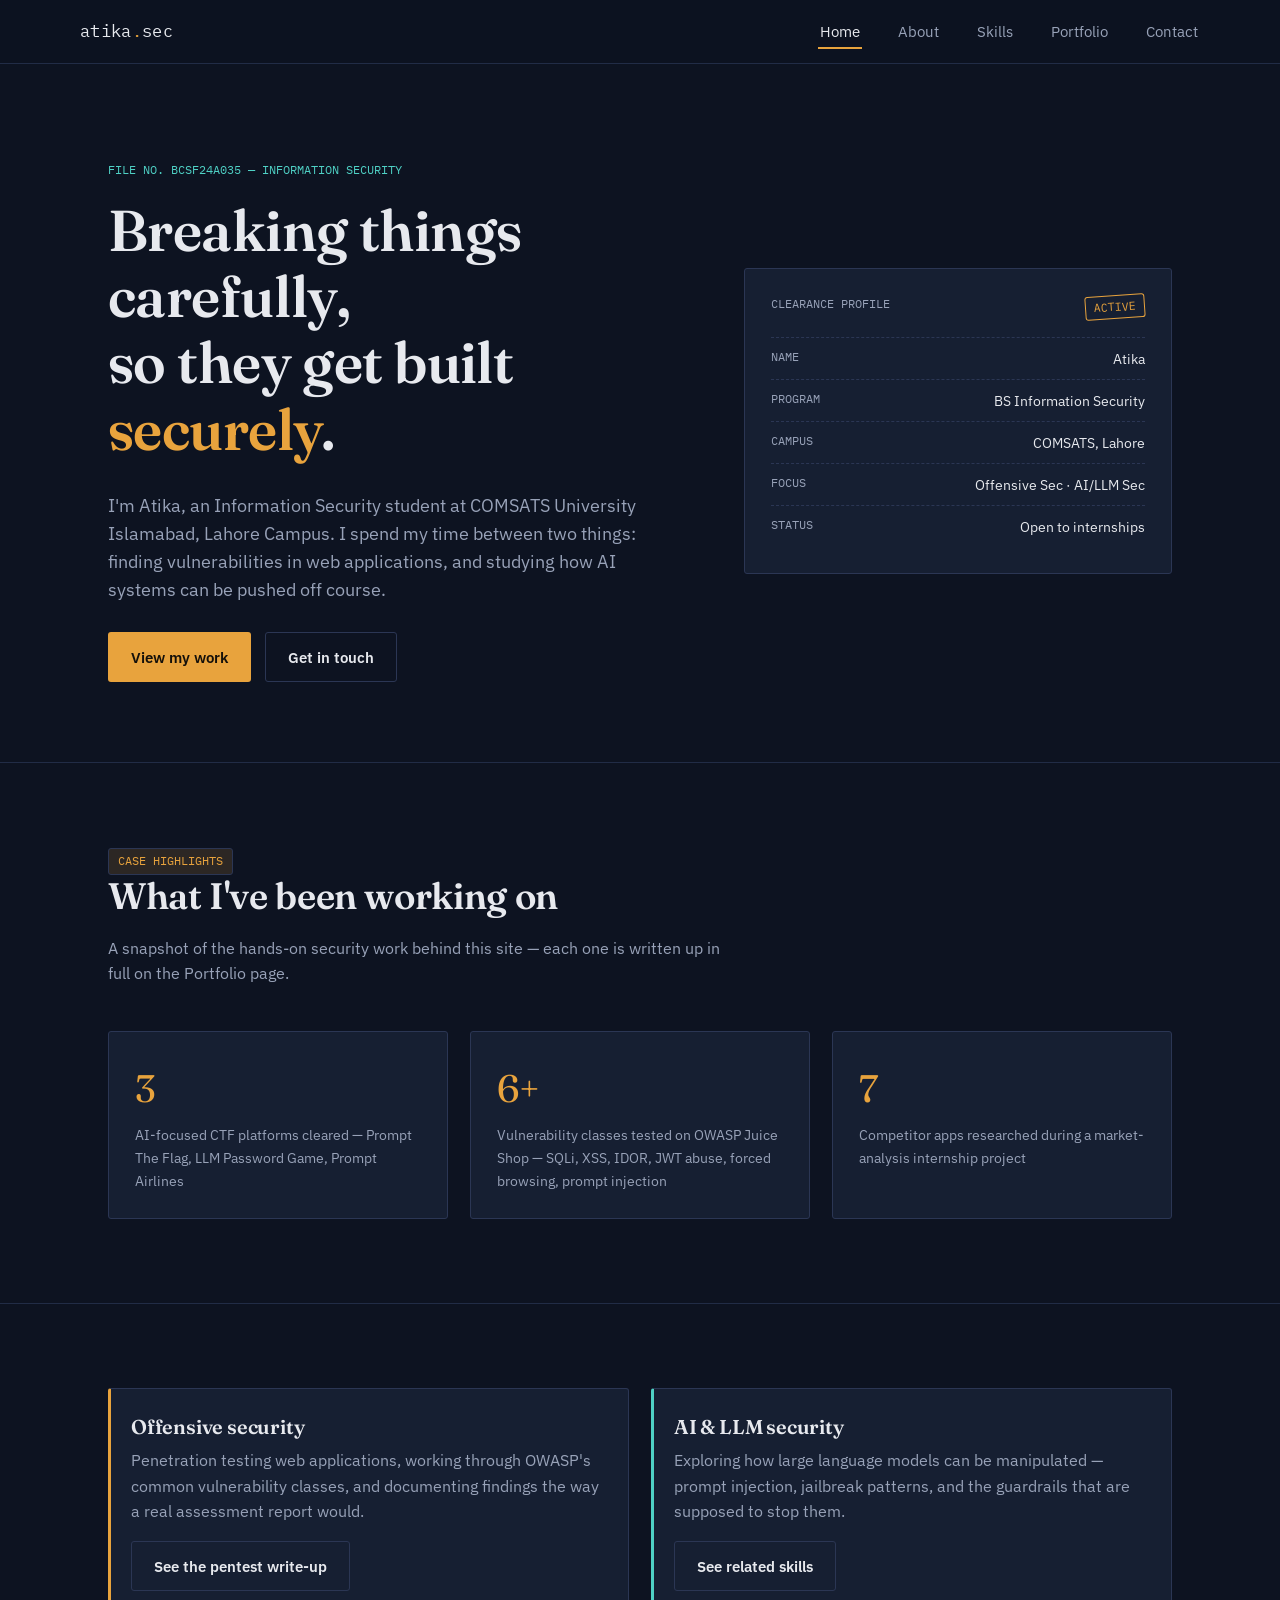
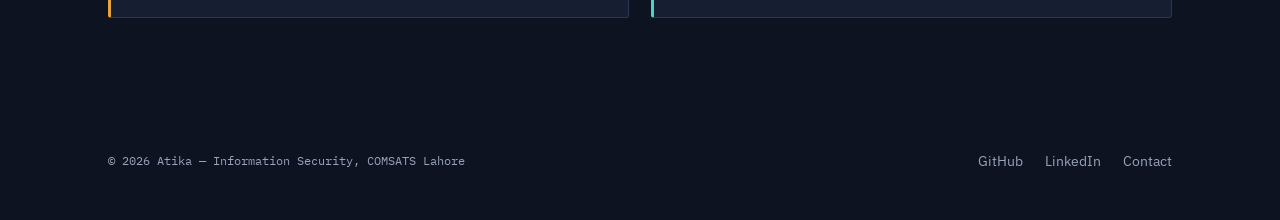
==== index.html @ d725d0b7 "Initial commit: project structure and home page" ====
<!DOCTYPE html>
<html lang="en">
<head>
<meta charset="UTF-8">
<meta name="viewport" content="width=device-width, initial-scale=1.0">
<title>Atika — Information Security Student</title>
<meta name="description" content="Portfolio of Atika, an Information Security student focused on offensive security and AI/LLM security research.">
<link rel="preconnect" href="https://fonts.googleapis.com">
<link href="https://fonts.googleapis.com/css2?family=Fraunces:opsz,wght@9..144,300;9..144,600&family=IBM+Plex+Mono:wght@400;500&family=IBM+Plex+Sans:wght@400;500;600&display=swap" rel="stylesheet">
<link rel="stylesheet" href="css/style.css">
</head>
<body>

<header class="site-header">
  <nav class="nav container">
    <a href="index.html" class="brand">atika<span class="dot">.</span>sec</a>
    <button class="nav-toggle" aria-label="Toggle navigation" aria-expanded="false">
      <span></span><span></span><span></span>
    </button>
    <ul class="nav-links">
      <li><a href="index.html">Home</a></li>
      <li><a href="about.html">About</a></li>
      <li><a href="skills.html">Skills</a></li>
      <li><a href="portfolio.html">Portfolio</a></li>
      <li><a href="contact.html">Contact</a></li>
    </ul>
  </nav>
</header>

<main>

  <section class="hero">
    <div class="container hero-grid">
      <div>
        <div class="hero-eyebrow">FILE NO. BCSF24A035 — INFORMATION SECURITY</div>
        <h1>Breaking things carefully,<br>so they get built <em>securely</em>.</h1>
        <p class="lead">I'm Atika, an Information Security student at COMSATS University Islamabad, Lahore Campus. I spend my time between two things: finding vulnerabilities in web applications, and studying how AI systems can be pushed off course.</p>
        <div class="hero-actions">
          <a href="portfolio.html" class="btn btn-primary">View my work</a>
          <a href="contact.html" class="btn btn-outline">Get in touch</a>
        </div>
      </div>

      <div class="badge">
        <div class="badge-row">
          <span>CLEARANCE PROFILE</span>
          <span class="stamp">ACTIVE</span>
        </div>
        <div class="badge-field"><span>NAME</span><span>Atika</span></div>
        <div class="badge-field"><span>PROGRAM</span><span>BS Information Security</span></div>
        <div class="badge-field"><span>CAMPUS</span><span>COMSATS, Lahore</span></div>
        <div class="badge-field"><span>FOCUS</span><span>Offensive Sec · AI/LLM Sec</span></div>
        <div class="badge-field"><span>STATUS</span><span>Open to internships</span></div>
      </div>
    </div>
  </section>

  <section>
    <div class="container">
      <div class="section-head">
        <div class="ref-tag">CASE HIGHLIGHTS</div>
        <h2>What I've been working on</h2>
        <p>A snapshot of the hands-on security work behind this site — each one is written up in full on the Portfolio page.</p>
      </div>

      <div class="grid-3">
        <div class="panel">
          <div class="stat-num">3</div>
          <div class="stat-label">AI-focused CTF platforms cleared — Prompt The Flag, LLM Password Game, Prompt Airlines</div>
        </div>
        <div class="panel">
          <div class="stat-num">6+</div>
          <div class="stat-label">Vulnerability classes tested on OWASP Juice Shop — SQLi, XSS, IDOR, JWT abuse, forced browsing, prompt injection</div>
        </div>
        <div class="panel">
          <div class="stat-num">7</div>
          <div class="stat-label">Competitor apps researched during a market-analysis internship project</div>
        </div>
      </div>
    </div>
  </section>

  <section>
    <div class="container">
      <div class="grid-2">
        <div class="panel interest-card">
          <h3>Offensive security</h3>
          <p>Penetration testing web applications, working through OWASP's common vulnerability classes, and documenting findings the way a real assessment report would.</p>
          <a href="portfolio.html" class="btn btn-outline">See the pentest write-up</a>
        </div>
        <div class="panel interest-card alt">
          <h3>AI &amp; LLM security</h3>
          <p>Exploring how large language models can be manipulated — prompt injection, jailbreak patterns, and the guardrails that are supposed to stop them.</p>
          <a href="skills.html" class="btn btn-outline">See related skills</a>
        </div>
      </div>
    </div>
  </section>

</main>

<footer class="site-footer">
  <div class="container footer-grid">
    <div class="footer-note">© 2026 Atika — Information Security, COMSATS Lahore</div>
    <ul class="footer-links">
      <li><a href="https://github.com/" target="_blank" rel="noopener">GitHub</a></li>
      <li><a href="https://linkedin.com/" target="_blank" rel="noopener">LinkedIn</a></li>
      <li><a href="contact.html">Contact</a></li>
    </ul>
  </div>
</footer>

<button id="toTop" class="to-top" aria-label="Back to top">↑</button>

<script src="js/main.js"></script>
</body>
</html>
---- css/style.css ----
/* ==========================================================================
   Atika — Information Security Portfolio
   Design concept: a "case file" — the visual language of a security audit
   report. Deep ink-navy ground, a clearance-stamp amber accent, thin ruled
   borders instead of soft shadows, monospace used only for real reference
   data (file numbers, CVE-style tags) rather than decoration.
   ========================================================================== */

:root {
  /* Color */
  --bg:         #0D1321;
  --bg-panel:   #161F32;
  --bg-raised:  #1C2740;
  --border:     #2B3654;
  --border-soft:#212C46;
  --text:       #E7E9EE;
  --text-muted: #98A2B8;
  --accent:     #E8A33D;
  --accent-dim: rgba(232, 163, 61, 0.14);
  --teal:       #4FD1C5;
  --danger:     #E5654A;
  --ok:         #4FD18C;

  /* Type */
  --font-display: 'Fraunces', Georgia, serif;
  --font-body: 'IBM Plex Sans', -apple-system, Segoe UI, sans-serif;
  --font-mono: 'IBM Plex Mono', 'Courier New', monospace;

  /* Layout */
  --maxw: 1120px;
  --radius: 3px;
}

* { box-sizing: border-box; }
html { scroll-behavior: smooth; }

body {
  margin: 0;
  background: var(--bg);
  color: var(--text);
  font-family: var(--font-body);
  font-size: 16px;
  line-height: 1.6;
  -webkit-font-smoothing: antialiased;
}

img { max-width: 100%; display: block; }
a { color: inherit; text-decoration: none; }

h1, h2, h3, h4 {
  font-family: var(--font-display);
  font-weight: 600;
  line-height: 1.15;
  margin: 0 0 0.5em;
  letter-spacing: -0.01em;
}

h1 { font-size: clamp(2.2rem, 5vw, 3.6rem); }
h2 { font-size: clamp(1.6rem, 3.2vw, 2.3rem); }
h3 { font-size: 1.25rem; }

p { margin: 0 0 1em; color: var(--text-muted); max-width: 62ch; }

.container {
  width: 100%;
  max-width: var(--maxw);
  margin: 0 auto;
  padding: 0 28px;
}

.ref-tag {
  font-family: var(--font-mono);
  font-size: 0.72rem;
  color: var(--accent);
  border: 1px solid var(--border);
  padding: 3px 9px;
  border-radius: var(--radius);
  display: inline-block;
  background: var(--accent-dim);
}

section { padding: 84px 0; border-bottom: 1px solid var(--border-soft); }
section:last-of-type { border-bottom: none; }

.section-head { margin-bottom: 44px; max-width: 640px; }
.section-head p { margin-top: 10px; }

/* Focus visibility for accessibility */
a:focus-visible, button:focus-visible, input:focus-visible, textarea:focus-visible {
  outline: 2px solid var(--teal);
  outline-offset: 2px;
}

@media (prefers-reduced-motion: reduce) {
  * { animation-duration: 0.001ms !important; transition-duration: 0.001ms !important; }
  html { scroll-behavior: auto; }
}

/* ==========================================================================
   Buttons
   ========================================================================== */

.btn {
  display: inline-flex;
  align-items: center;
  gap: 8px;
  font-family: var(--font-body);
  font-weight: 600;
  font-size: 0.95rem;
  padding: 12px 22px;
  border-radius: var(--radius);
  border: 1px solid transparent;
  cursor: pointer;
  transition: background 0.15s ease, border-color 0.15s ease, transform 0.1s ease;
}
.btn:active { transform: translateY(1px); }

.btn-primary { background: var(--accent); color: #14100A; }
.btn-primary:hover { background: #f2b354; }

.btn-outline { background: transparent; color: var(--text); border-color: var(--border); }
.btn-outline:hover { border-color: var(--teal); color: var(--teal); }

/* ==========================================================================
   Navigation
   ========================================================================== */

.site-header {
  position: sticky;
  top: 0;
  z-index: 50;
  background: rgba(13, 19, 33, 0.9);
  backdrop-filter: blur(8px);
  border-bottom: 1px solid var(--border-soft);
}

.nav {
  display: flex;
  align-items: center;
  justify-content: space-between;
  padding: 18px 0;
}

.brand {
  font-family: var(--font-mono);
  font-size: 1.05rem;
  letter-spacing: 0.02em;
  color: var(--text);
}
.brand .dot { color: var(--accent); }

.nav-links {
  display: flex;
  gap: 34px;
  list-style: none;
  margin: 0;
  padding: 0;
}

.nav-links a {
  font-size: 0.95rem;
  color: var(--text-muted);
  padding: 6px 2px;
  border-bottom: 2px solid transparent;
  transition: color 0.15s ease, border-color 0.15s ease;
}

.nav-links a:hover,
.nav-links a.active {
  color: var(--text);
  border-bottom-color: var(--accent);
}

.nav-toggle {
  display: none;
  flex-direction: column;
  gap: 5px;
  background: none;
  border: none;
  cursor: pointer;
  padding: 6px;
}
.nav-toggle span {
  width: 24px;
  height: 2px;
  background: var(--text);
  transition: transform 0.2s ease, opacity 0.2s ease;
}
.nav-toggle.open span:nth-child(1) { transform: translateY(7px) rotate(45deg); }
.nav-toggle.open span:nth-child(2) { opacity: 0; }
.nav-toggle.open span:nth-child(3) { transform: translateY(-7px) rotate(-45deg); }

@media (max-width: 820px) {
  .nav-toggle { display: flex; }
  .nav-links {
    position: absolute;
    top: 100%;
    left: 0;
    right: 0;
    flex-direction: column;
    gap: 0;
    background: var(--bg-panel);
    border-bottom: 1px solid var(--border);
    max-height: 0;
    overflow: hidden;
    transition: max-height 0.25s ease;
  }
  .nav-links.open { max-height: 320px; }
  .nav-links li { border-top: 1px solid var(--border-soft); }
  .nav-links a { display: block; padding: 16px 28px; border-bottom: none; }
  .nav-links a.active { background: var(--accent-dim); }
}

/* ==========================================================================
   Hero
   ========================================================================== */

.hero {
  padding: 96px 0 80px;
  border-bottom: 1px solid var(--border-soft);
}

.hero-grid {
  display: grid;
  grid-template-columns: 1.15fr 0.85fr;
  gap: 56px;
  align-items: center;
}

.hero-eyebrow {
  font-family: var(--font-mono);
  font-size: 0.78rem;
  color: var(--teal);
  margin-bottom: 18px;
}

.hero h1 em { color: var(--accent); font-style: normal; }

.hero .lead { font-size: 1.1rem; max-width: 52ch; }

.hero-actions { display: flex; gap: 14px; margin-top: 28px; flex-wrap: wrap; }

/* Stamped "clearance badge" graphic, built with CSS/SVG only */
.badge {
  border: 1px solid var(--border);
  background: var(--bg-panel);
  border-radius: var(--radius);
  padding: 26px;
  position: relative;
}
.badge-row {
  display: flex;
  justify-content: space-between;
  font-family: var(--font-mono);
  font-size: 0.72rem;
  color: var(--text-muted);
  margin-bottom: 18px;
}
.badge-row .stamp {
  color: var(--accent);
  border: 1px solid var(--accent);
  padding: 2px 8px;
  border-radius: var(--radius);
  transform: rotate(-4deg);
}
.badge-field { display: flex; justify-content: space-between; padding: 9px 0; border-top: 1px dashed var(--border); font-size: 0.9rem; }
.badge-field span:first-child { color: var(--text-muted); font-family: var(--font-mono); font-size: 0.78rem; }

@media (max-width: 900px) {
  .hero-grid { grid-template-columns: 1fr; }
}

/* ==========================================================================
   Highlight / stat panels
   ========================================================================== */

.grid-3 { display: grid; grid-template-columns: repeat(3, 1fr); gap: 22px; }
.grid-2 { display: grid; grid-template-columns: repeat(2, 1fr); gap: 22px; }

.panel {
  border: 1px solid var(--border);
  background: var(--bg-panel);
  border-radius: var(--radius);
  padding: 26px;
}

.panel .ref-tag { margin-bottom: 14px; }

.stat-num {
  font-family: var(--font-display);
  font-size: 2.4rem;
  color: var(--accent);
  margin-bottom: 4px;
}
.stat-label { font-size: 0.9rem; color: var(--text-muted); }

@media (max-width: 820px) {
  .grid-3 { grid-template-columns: 1fr; }
  .grid-2 { grid-template-columns: 1fr; }
}

/* ==========================================================================
   Timeline (About page)
   ========================================================================== */

.timeline { border-left: 2px solid var(--border); padding-left: 28px; display: flex; flex-direction: column; gap: 34px; }
.timeline-item { position: relative; }
.timeline-item::before {
  content: '';
  position: absolute;
  left: -34px;
  top: 4px;
  width: 10px;
  height: 10px;
  border-radius: 50%;
  background: var(--accent);
}
.timeline-item .ref-tag { margin-bottom: 8px; }

/* Interest split cards */
.interest-card { border-left: 3px solid var(--accent); padding-left: 20px; }
.interest-card.alt { border-left-color: var(--teal); }

/* ==========================================================================
   Tabs (Skills page)
   ========================================================================== */

.tabs { display: flex; gap: 10px; margin-bottom: 30px; flex-wrap: wrap; }
.tab-btn {
  font-family: var(--font-mono);
  font-size: 0.82rem;
  background: transparent;
  border: 1px solid var(--border);
  color: var(--text-muted);
  padding: 10px 16px;
  border-radius: var(--radius);
  cursor: pointer;
  transition: all 0.15s ease;
}
.tab-btn:hover { color: var(--text); border-color: var(--teal); }
.tab-btn.active { color: #14100A; background: var(--accent); border-color: var(--accent); }

.tab-panel { display: none; }
.tab-panel.active { display: block; animation: fadein 0.2s ease; }

@keyframes fadein { from { opacity: 0; } to { opacity: 1; } }

.skill-list { list-style: none; padding: 0; margin: 0; display: grid; grid-template-columns: repeat(2, 1fr); gap: 14px; }
.skill-list li {
  border: 1px solid var(--border);
  background: var(--bg-panel);
  border-radius: var(--radius);
  padding: 16px 18px;
  font-size: 0.95rem;
}
.skill-list li .tag {
  display: block;
  font-family: var(--font-mono);
  font-size: 0.7rem;
  color: var(--teal);
  margin-bottom: 6px;
}

@media (max-width: 700px) {
  .skill-list { grid-template-columns: 1fr; }
}

/* ==========================================================================
   Carousel (Portfolio page)
   ========================================================================== */

.carousel { position: relative; }
.carousel-track-wrap { overflow: hidden; border: 1px solid var(--border); border-radius: var(--radius); }
.carousel-track { display: flex; transition: transform 0.4s ease; }

.slide {
  min-width: 100%;
  padding: 44px;
  background: var(--bg-panel);
  display: grid;
  grid-template-columns: 0.9fr 1.1fr;
  gap: 34px;
  align-items: center;
}

.slide-visual {
  border: 1px solid var(--border);
  border-radius: var(--radius);
  background: var(--bg-raised);
  aspect-ratio: 4 / 3;
  display: flex;
  align-items: center;
  justify-content: center;
  padding: 20px;
}
.slide-visual svg { width: 100%; height: 100%; }

.slide-body .ref-tag { margin-bottom: 14px; }
.slide-body ul { padding-left: 18px; color: var(--text-muted); }
.slide-body li { margin-bottom: 6px; }

@media (max-width: 760px) {
  .slide { grid-template-columns: 1fr; padding: 26px; }
}

.carousel-controls {
  display: flex;
  align-items: center;
  justify-content: space-between;
  margin-top: 20px;
}

.carousel-arrows { display: flex; gap: 10px; }
.carousel-arrow {
  width: 40px; height: 40px;
  border: 1px solid var(--border);
  background: var(--bg-panel);
  color: var(--text);
  border-radius: var(--radius);
  cursor: pointer;
  font-size: 1.1rem;
  display: flex; align-items: center; justify-content: center;
}
.carousel-arrow:hover { border-color: var(--accent); color: var(--accent); }

.carousel-dots { display: flex; gap: 8px; }
.carousel-dot { width: 8px; height: 8px; border-radius: 50%; background: var(--border); border: none; cursor: pointer; padding: 0; }
.carousel-dot.active { background: var(--accent); }

/* ==========================================================================
   Accordion (FAQ)
   ========================================================================== */

.accordion { border-top: 1px solid var(--border); }
.acc-item { border-bottom: 1px solid var(--border); }
.acc-trigger {
  width: 100%;
  text-align: left;
  background: none;
  border: none;
  color: var(--text);
  font-family: var(--font-body);
  font-size: 1rem;
  font-weight: 600;
  padding: 20px 4px;
  cursor: pointer;
  display: flex;
  justify-content: space-between;
  align-items: center;
}
.acc-trigger .plus { font-family: var(--font-mono); color: var(--accent); transition: transform 0.2s ease; }
.acc-trigger[aria-expanded="true"] .plus { transform: rotate(45deg); }

.acc-panel {
  max-height: 0;
  overflow: hidden;
  transition: max-height 0.25s ease;
}
.acc-panel p { padding-bottom: 18px; margin: 0; }

/* ==========================================================================
   Forms (Contact page)
   ========================================================================== */

.form-grid { display: grid; grid-template-columns: 1.1fr 0.9fr; gap: 50px; }

.field { margin-bottom: 20px; }
.field label {
  display: block;
  font-family: var(--font-mono);
  font-size: 0.78rem;
  color: var(--text-muted);
  margin-bottom: 8px;
}
.field input,
.field textarea {
  width: 100%;
  background: var(--bg-panel);
  border: 1px solid var(--border);
  border-radius: var(--radius);
  padding: 12px 14px;
  color: var(--text);
  font-family: var(--font-body);
  font-size: 0.95rem;
}
.field input:focus, .field textarea:focus { border-color: var(--teal); }
.field textarea { min-height: 130px; resize: vertical; }

.field.has-error input,
.field.has-error textarea { border-color: var(--danger); }
.field-error {
  font-size: 0.8rem;
  color: var(--danger);
  margin-top: 6px;
  min-height: 1em;
  font-family: var(--font-mono);
}

.form-status {
  margin-top: 16px;
  font-family: var(--font-mono);
  font-size: 0.85rem;
  padding: 12px 14px;
  border-radius: var(--radius);
  display: none;
}
.form-status.show { display: block; }
.form-status.ok { background: rgba(79, 209, 140, 0.1); color: var(--ok); border: 1px solid rgba(79,209,140,0.3); }
.form-status.err { background: rgba(229, 101, 74, 0.1); color: var(--danger); border: 1px solid rgba(229,101,74,0.3); }

.contact-info-list { list-style: none; padding: 0; margin: 0 0 28px; }
.contact-info-list li {
  padding: 14px 0;
  border-bottom: 1px solid var(--border-soft);
  display: flex;
  gap: 14px;
}
.contact-info-list .k { font-family: var(--font-mono); font-size: 0.75rem; color: var(--teal); min-width: 84px; }

.map-frame {
  border: 1px solid var(--border);
  border-radius: var(--radius);
  overflow: hidden;
  filter: grayscale(0.4) invert(0.92) contrast(0.9);
}
.map-frame iframe { width: 100%; height: 220px; border: 0; display: block; }

@media (max-width: 900px) {
  .form-grid { grid-template-columns: 1fr; gap: 34px; }
}

/* ==========================================================================
   Footer
   ========================================================================== */

.site-footer { padding: 46px 0; }
.footer-grid {
  display: flex;
  justify-content: space-between;
  align-items: center;
  flex-wrap: wrap;
  gap: 18px;
}
.footer-links { display: flex; gap: 22px; list-style: none; padding: 0; margin: 0; }
.footer-links a { color: var(--text-muted); font-size: 0.9rem; }
.footer-links a:hover { color: var(--accent); }
.footer-note { font-family: var(--font-mono); font-size: 0.78rem; color: var(--text-muted); }

/* Back to top */
.to-top {
  position: fixed;
  right: 22px;
  bottom: 22px;
  width: 42px;
  height: 42px;
  border-radius: var(--radius);
  background: var(--accent);
  color: #14100A;
  border: none;
  cursor: pointer;
  font-size: 1.1rem;
  display: none;
  align-items: center;
  justify-content: center;
  z-index: 60;
}
.to-top.show { display: flex; }

/* ==========================================================================
   Page hero (inner pages)
   ========================================================================== */

.page-hero { padding: 64px 0 48px; border-bottom: 1px solid var(--border-soft); }
.page-hero .ref-tag { margin-bottom: 16px; }
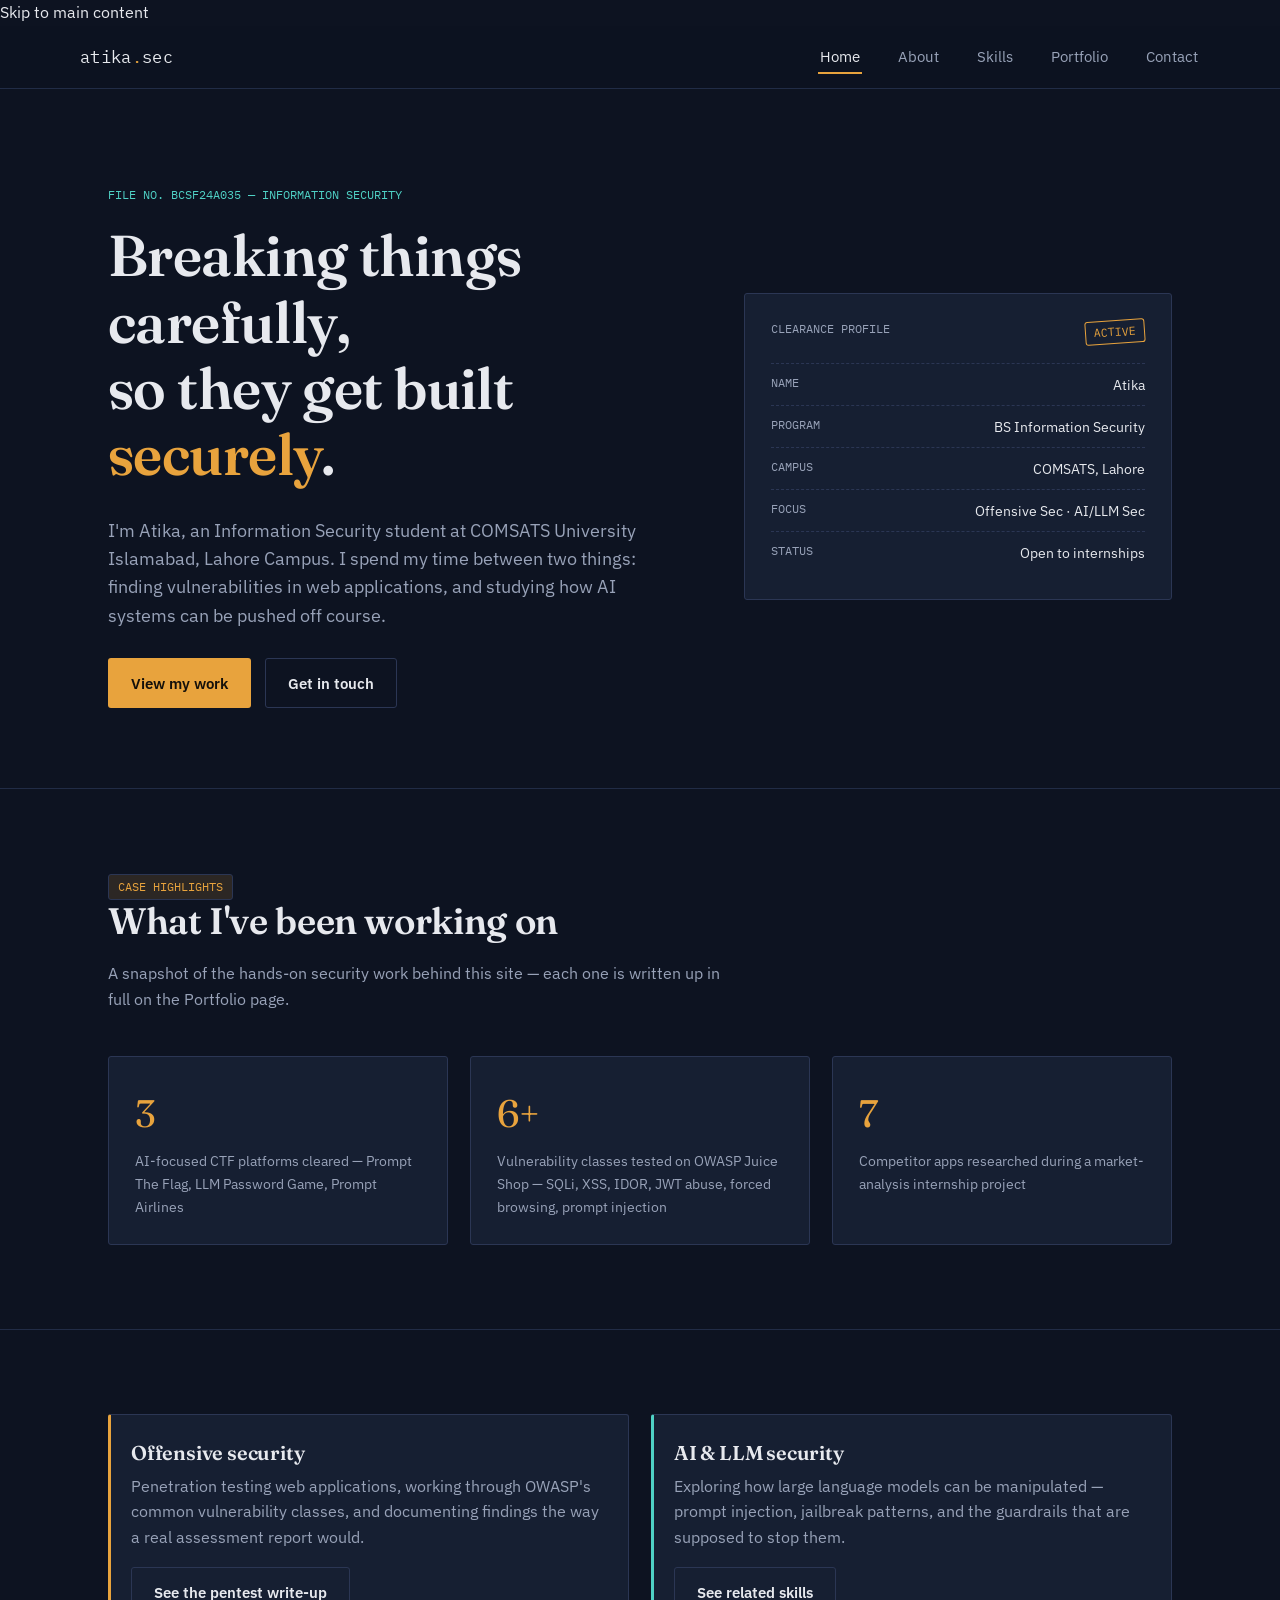
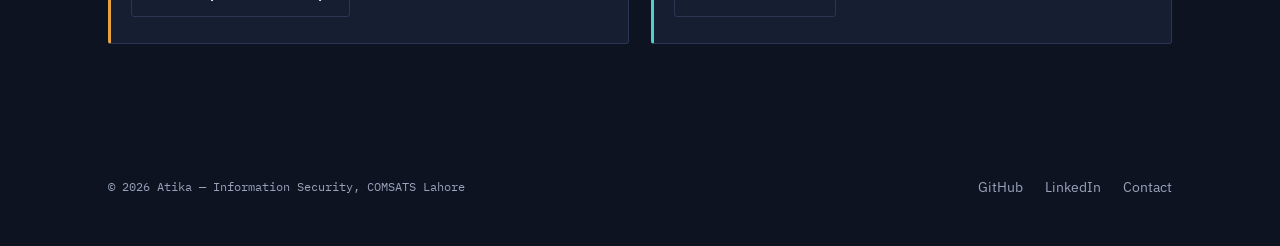
==== commit 691c062f: "Add skip-to-content link for keyboard accessibility" ====
--- a/index.html
+++ b/index.html
@@ -10,7 +10,7 @@
 <link rel="stylesheet" href="css/style.css">
 </head>
 <body>
-
+<a href="#main-content" class="skip-link">Skip to main content</a>
 <header class="site-header">
   <nav class="nav container">
     <a href="index.html" class="brand">atika<span class="dot">.</span>sec</a>
@@ -27,7 +27,7 @@
   </nav>
 </header>
 
-<main>
+<main id="main-content">
 
   <section class="hero">
     <div class="container hero-grid">
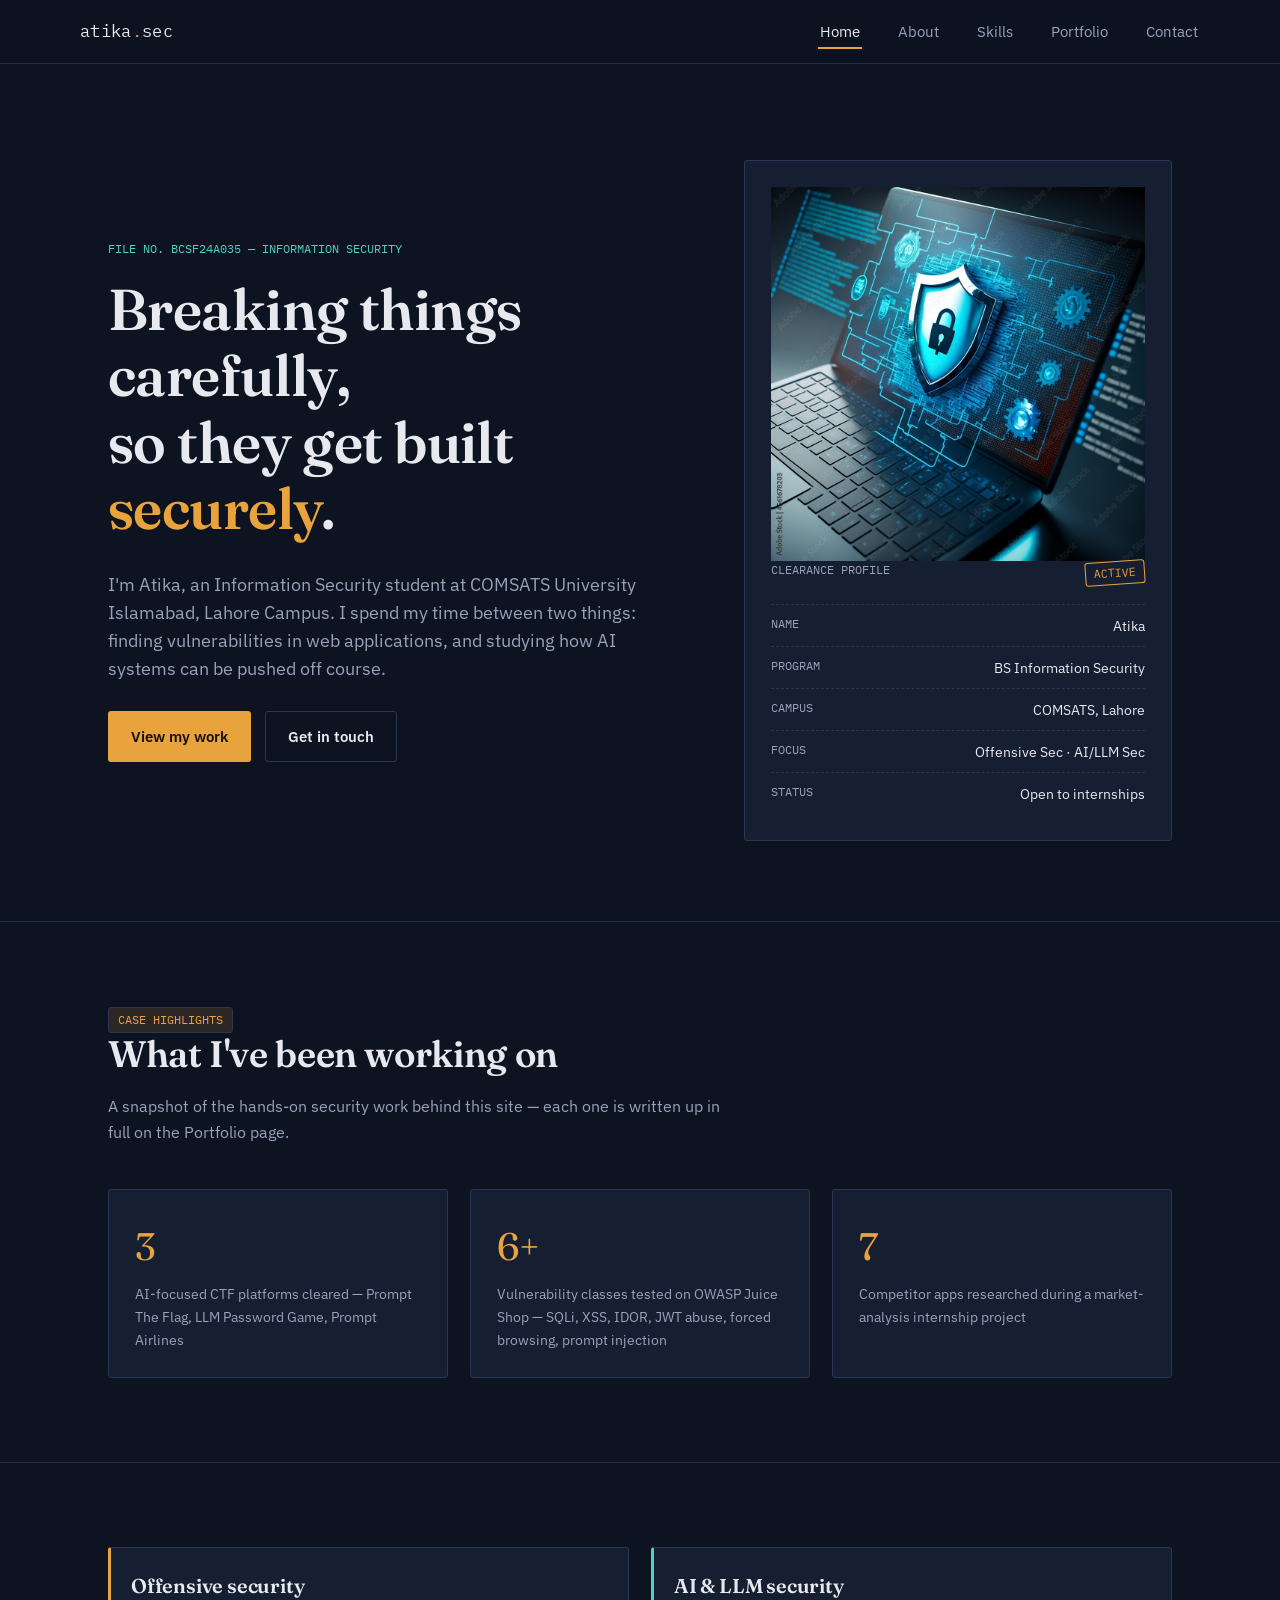
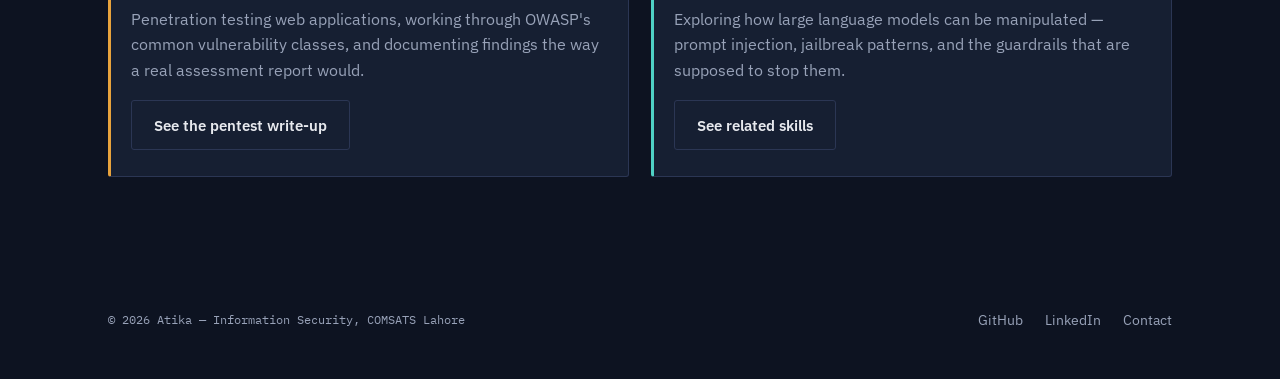
==== commit 2cad4a86: "Add cybersecurity images and integrate visuals" ====
--- a/index.html
+++ b/index.html
@@ -42,6 +42,8 @@
       </div>
 
       <div class="badge">
+           <img src="images/cyber-defense.jpg" 
+         alt="Cybersecurity protection concept">
         <div class="badge-row">
           <span>CLEARANCE PROFILE</span>
           <span class="stamp">ACTIVE</span>
--- a/css/style.css
+++ b/css/style.css
@@ -370,6 +370,7 @@
    ========================================================================== */
 
 .carousel { position: relative; }
+.carousel:focus-visible { outline: 2px solid var(--teal); outline-offset: 4px; }
 .carousel-track-wrap { overflow: hidden; border: 1px solid var(--border); border-radius: var(--radius); }
 .carousel-track { display: flex; transition: transform 0.4s ease; }
 
@@ -485,6 +486,7 @@
 }
 .field input:focus, .field textarea:focus { border-color: var(--teal); }
 .field textarea { min-height: 130px; resize: vertical; }
+.char-count { font-family: var(--font-mono); font-size: 0.75rem; color: var(--text-muted); margin-top: 6px; }
 
 .field.has-error input,
 .field.has-error textarea { border-color: var(--danger); }
@@ -572,3 +574,24 @@
 
 .page-hero { padding: 64px 0 48px; border-bottom: 1px solid var(--border-soft); }
 .page-hero .ref-tag { margin-bottom: 16px; }
+.skip-link {
+  position: absolute;
+  left: -999px;
+  top: 0;
+  background: var(--accent);
+  color: #14100A;
+  padding: 10px 16px;
+  z-index: 100;
+  border-radius: var(--radius);
+}
+.skip-link:focus {
+  left: 12px;
+  top: 12px;
+}
+.portfolio-image {
+    width: 100%;
+    max-width: 700px;
+    margin-top: 30px;
+    border-radius: 18px;
+    border: 1px solid var(--border);
+}
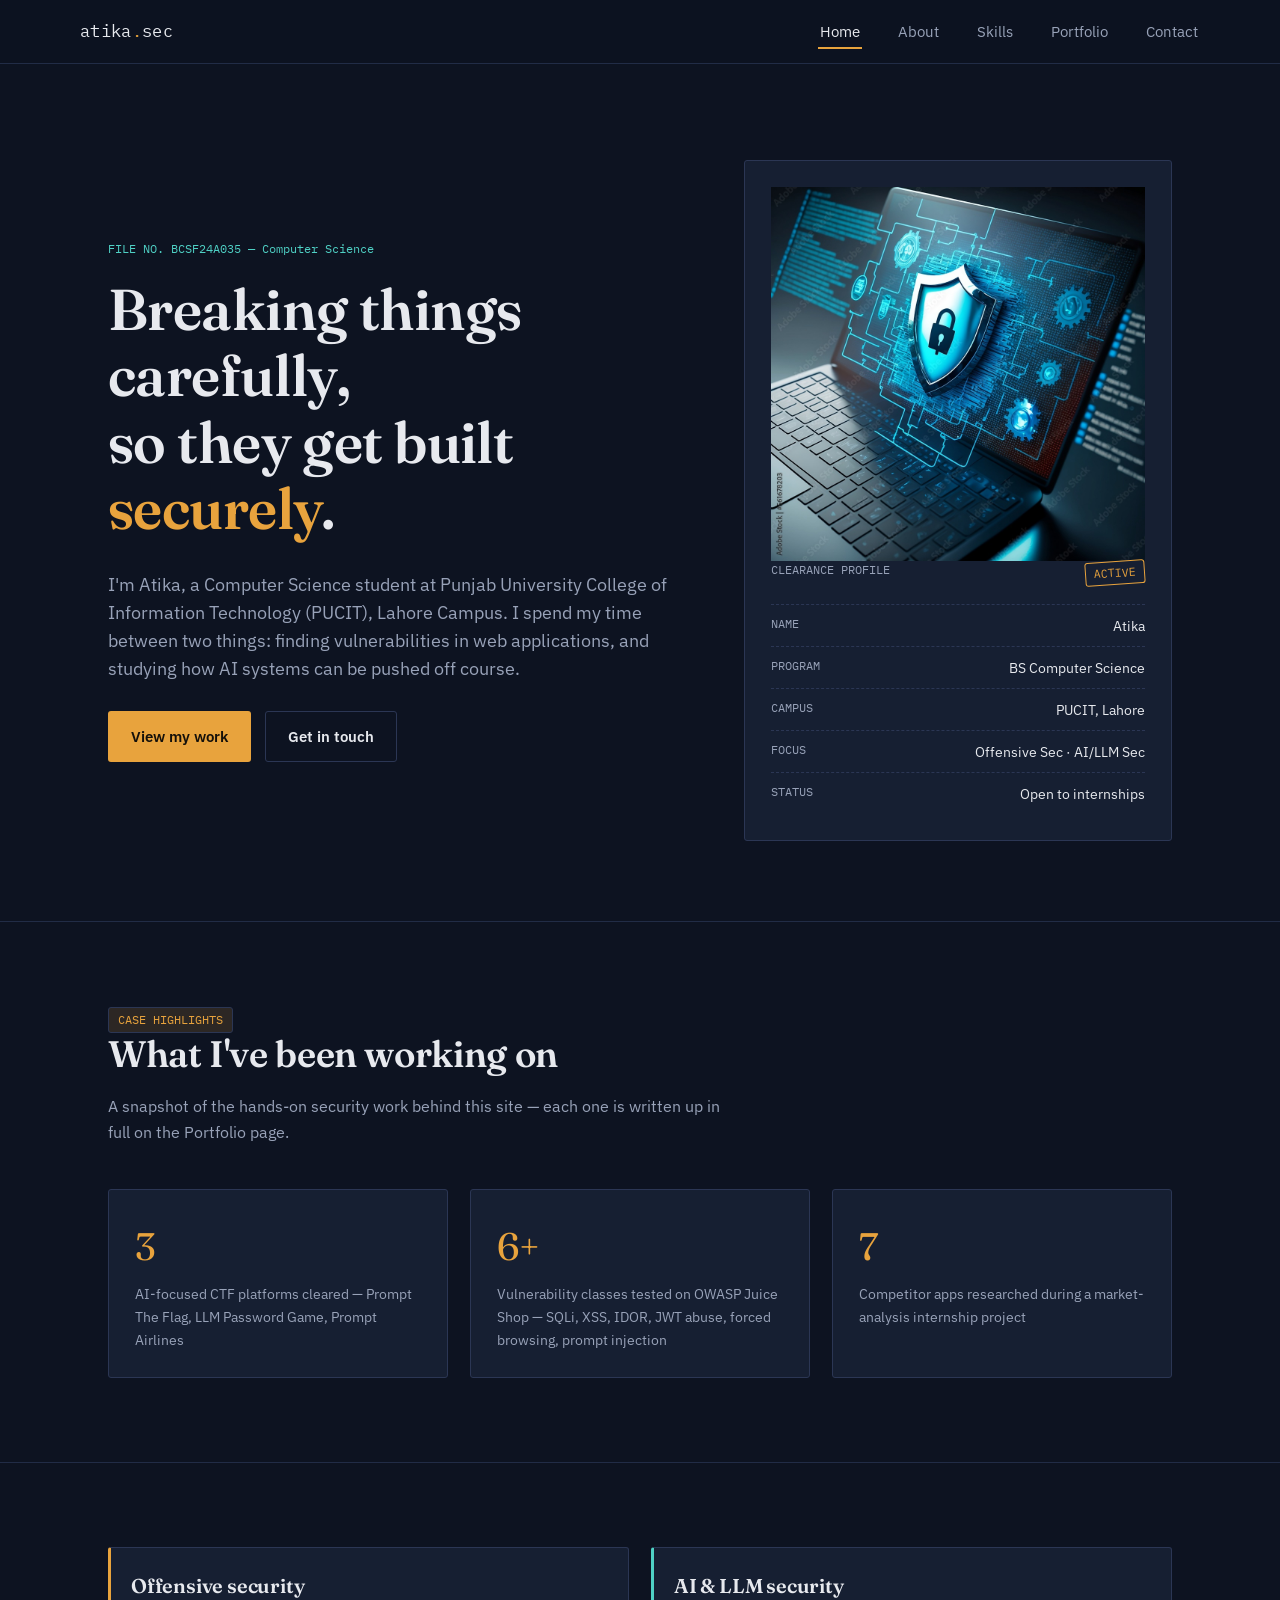
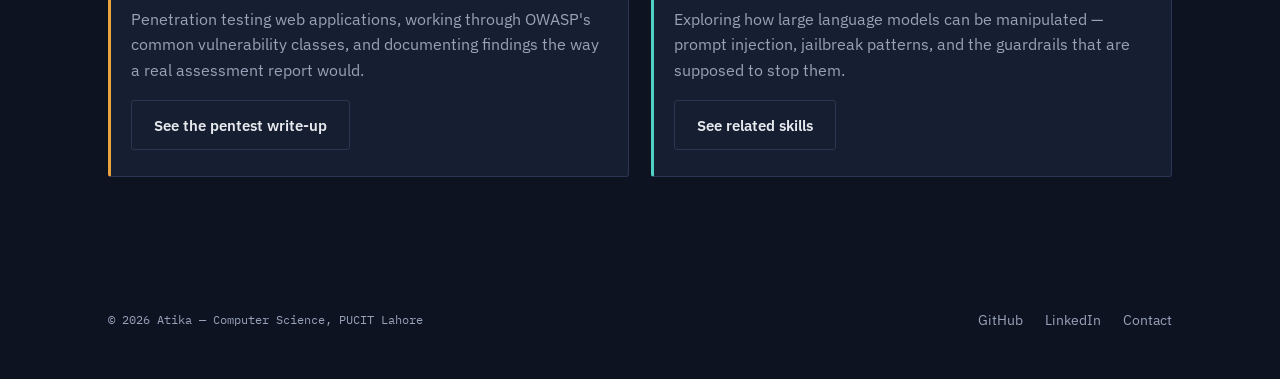
==== commit bffe0773: "Update portfolio content and project details" ====
--- a/index.html
+++ b/index.html
@@ -3,8 +3,8 @@
 <head>
 <meta charset="UTF-8">
 <meta name="viewport" content="width=device-width, initial-scale=1.0">
-<title>Atika — Information Security Student</title>
-<meta name="description" content="Portfolio of Atika, an Information Security student focused on offensive security and AI/LLM security research.">
+<title>Atika — Computer Science Student</title>
+<meta name="description" content="Portfolio of Atika, an Computer Science student focused on offensive security and AI/LLM security research.">
 <link rel="preconnect" href="https://fonts.googleapis.com">
 <link href="https://fonts.googleapis.com/css2?family=Fraunces:opsz,wght@9..144,300;9..144,600&family=IBM+Plex+Mono:wght@400;500&family=IBM+Plex+Sans:wght@400;500;600&display=swap" rel="stylesheet">
 <link rel="stylesheet" href="css/style.css">
@@ -32,9 +32,9 @@
   <section class="hero">
     <div class="container hero-grid">
       <div>
-        <div class="hero-eyebrow">FILE NO. BCSF24A035 — INFORMATION SECURITY</div>
+        <div class="hero-eyebrow">FILE NO. BCSF24A035 — Computer Science</div>
         <h1>Breaking things carefully,<br>so they get built <em>securely</em>.</h1>
-        <p class="lead">I'm Atika, an Information Security student at COMSATS University Islamabad, Lahore Campus. I spend my time between two things: finding vulnerabilities in web applications, and studying how AI systems can be pushed off course.</p>
+        <p class="lead">I'm Atika, a Computer Science student at Punjab University College of Information Technology (PUCIT), Lahore Campus. I spend my time between two things: finding vulnerabilities in web applications, and studying how AI systems can be pushed off course.</p>
         <div class="hero-actions">
           <a href="portfolio.html" class="btn btn-primary">View my work</a>
           <a href="contact.html" class="btn btn-outline">Get in touch</a>
@@ -49,8 +49,8 @@
           <span class="stamp">ACTIVE</span>
         </div>
         <div class="badge-field"><span>NAME</span><span>Atika</span></div>
-        <div class="badge-field"><span>PROGRAM</span><span>BS Information Security</span></div>
-        <div class="badge-field"><span>CAMPUS</span><span>COMSATS, Lahore</span></div>
+        <div class="badge-field"><span>PROGRAM</span><span>BS Computer Science</span></div>
+        <div class="badge-field"><span>CAMPUS</span><span>PUCIT, Lahore</span></div>
         <div class="badge-field"><span>FOCUS</span><span>Offensive Sec · AI/LLM Sec</span></div>
         <div class="badge-field"><span>STATUS</span><span>Open to internships</span></div>
       </div>
@@ -103,7 +103,7 @@
 
 <footer class="site-footer">
   <div class="container footer-grid">
-    <div class="footer-note">© 2026 Atika — Information Security, COMSATS Lahore</div>
+    <div class="footer-note">© 2026 Atika — Computer Science, PUCIT Lahore</div>
     <ul class="footer-links">
       <li><a href="https://github.com/" target="_blank" rel="noopener">GitHub</a></li>
       <li><a href="https://linkedin.com/" target="_blank" rel="noopener">LinkedIn</a></li>
--- a/css/style.css
+++ b/css/style.css
@@ -1,5 +1,5 @@
 /* ==========================================================================
-   Atika — Information Security Portfolio
+   Atika — Computer Science Portfolio
    Design concept: a "case file" — the visual language of a security audit
    report. Deep ink-navy ground, a clearance-stamp amber accent, thin ruled
    borders instead of soft shadows, monospace used only for real reference
